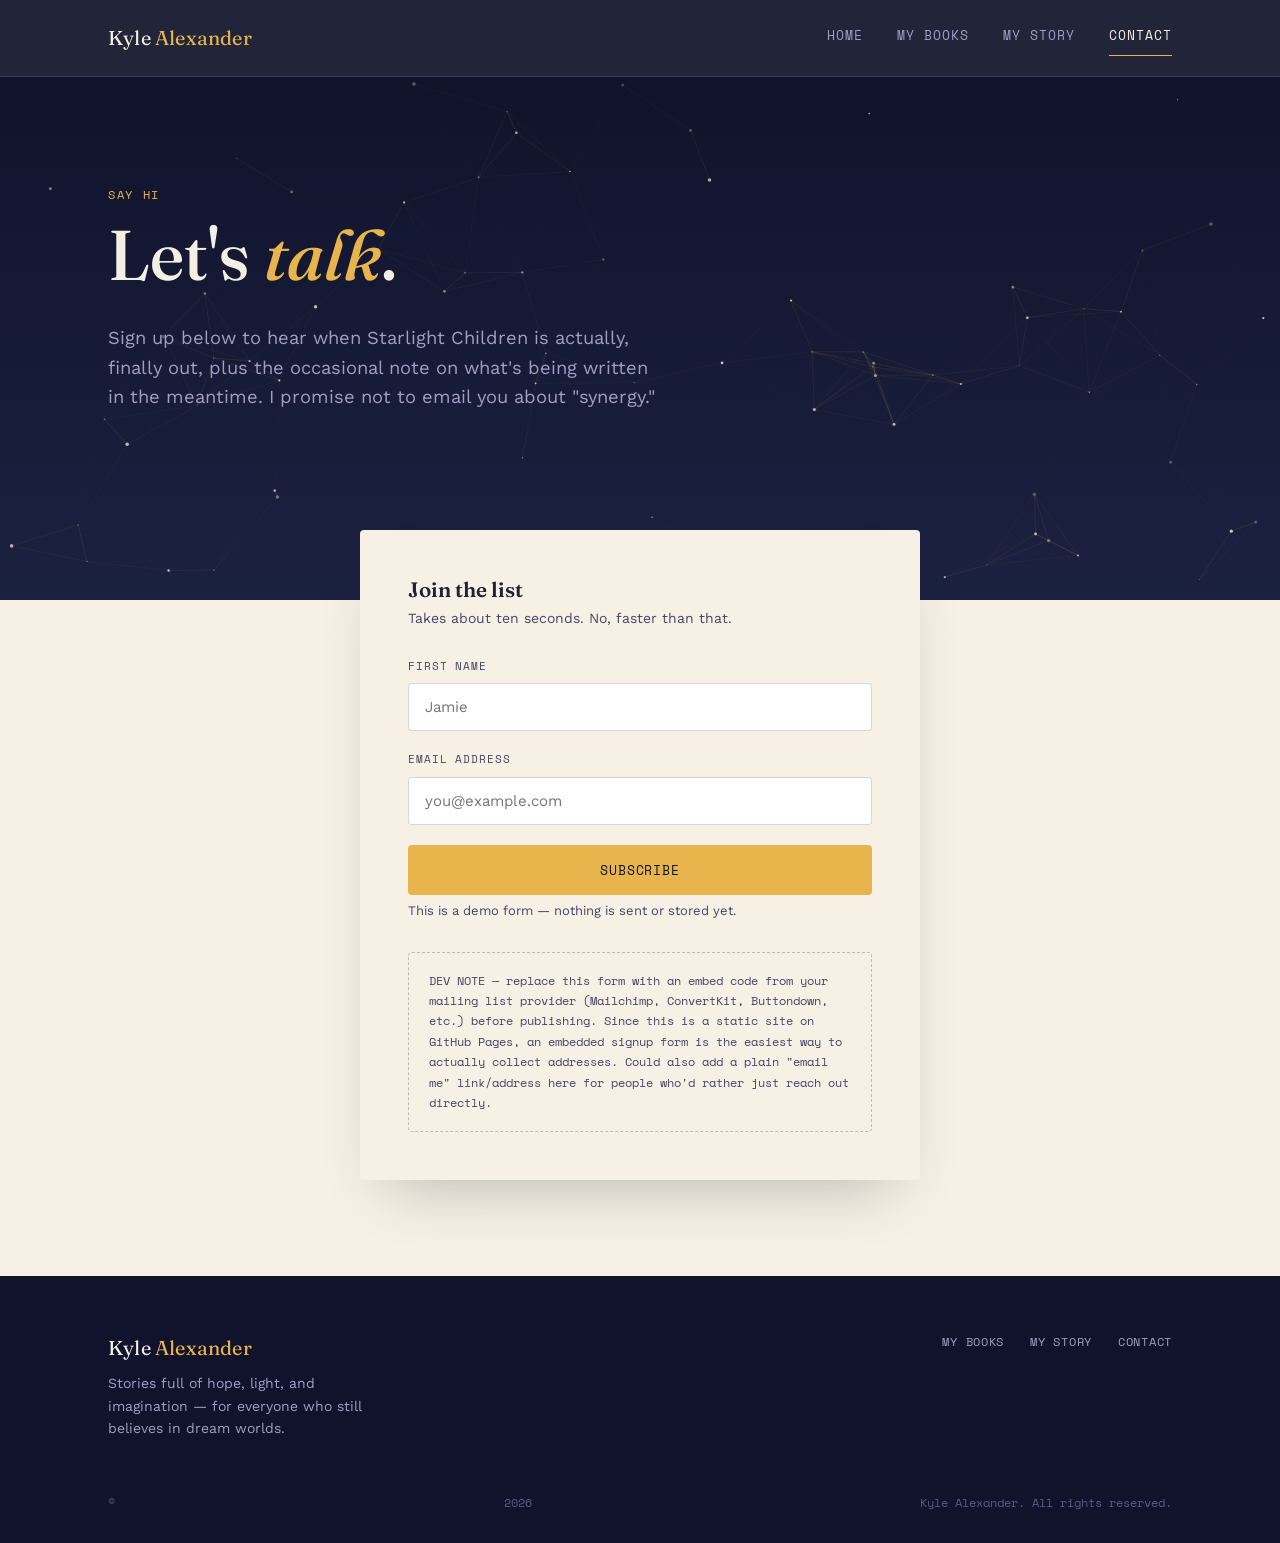
==== contact.html @ 5c40b2c9 "Kyle Alexander Writes - initial commit" ====
<!DOCTYPE html>
<html lang="en">
<head>
<meta charset="UTF-8">
<meta name="viewport" content="width=device-width, initial-scale=1.0">
<title>Contact — Kyle Alexander</title>
<meta name="description" content="Say hi, or sign up to hear when Starlight Children and future books are out.">
<link rel="preconnect" href="https://fonts.googleapis.com">
<link rel="preconnect" href="https://fonts.gstatic.com" crossorigin>
<link href="https://fonts.googleapis.com/css2?family=Fraunces:ital,wght@0,400;0,500;0,600;1,500&family=Work+Sans:wght@400;500;600&family=Space+Mono:wght@400;700&display=swap" rel="stylesheet">
<link rel="stylesheet" href="style.css">
</head>
<body class="newsletter-page">

<nav class="site-nav">
  <div class="wrap">
    <a href="index.html" class="brand">Kyle <span>Alexander</span></a>
    <button class="nav-toggle" aria-label="Toggle menu" aria-expanded="false">
      <span></span><span></span><span></span>
    </button>
    <div class="nav-links">
      <a href="index.html">Home</a>
      <a href="index.html#books">My Books</a>
      <a href="index.html#story">My Story</a>
      <a href="contact.html" class="active">Contact</a>
    </div>
  </div>
</nav>

<header class="hero" style="padding-bottom:170px;">
  <canvas id="hero-sky" aria-hidden="true"></canvas>
  <div class="wrap">
    <div class="hero-inner">
      <p class="eyebrow">Say hi</p>
      <h1>Let's <em>talk</em>.</h1>
      <p class="lede">Sign up below to hear when Starlight Children is actually, finally out, plus the occasional note on what's being written in the meantime. I promise not to email you about "synergy."</p>
    </div>
  </div>
</header>

<section class="section-parchment" style="padding-top:0;">
  <div class="wrap">
    <form class="form-card reveal" data-newsletter-form>
      <h3 style="margin-bottom:6px;">Join the list</h3>
      <p style="color:var(--ink-soft); margin-bottom:28px; font-size:14px;">Takes about ten seconds. No, faster than that.</p>

      <div class="field">
        <label for="name">First name</label>
        <input type="text" id="name" name="name" placeholder="Jamie" required>
      </div>

      <div class="field">
        <label for="email">Email address</label>
        <input type="email" id="email" name="email" placeholder="you@example.com" required>
      </div>

      <button type="submit" class="btn btn-primary" style="width:100%; justify-content:center;">Subscribe</button>
      <p class="form-note">This is a demo form — nothing is sent or stored yet.</p>

      <div class="form-success" data-form-success>
        <span>✦</span>
        <div>
          <strong>You're on the list.</strong>
          <p style="margin:4px 0 0; font-size:13px;">(Not really — this form isn't wired up yet. It's a placeholder for the real signup.)</p>
        </div>
      </div>

      <div class="embed-note">
        DEV NOTE — replace this form with an embed code from your mailing
        list provider (Mailchimp, ConvertKit, Buttondown, etc.) before
        publishing. Since this is a static site on GitHub Pages, an
        embedded signup form is the easiest way to actually collect
        addresses. Could also add a plain "email me" link/address here
        for people who'd rather just reach out directly.
      </div>
    </form>
  </div>
</section>

<footer>
  <div class="wrap">
    <div>
      <div class="brand">Kyle <span>Alexander</span></div>
      <p style="max-width:32ch; font-size:14px;">Stories full of hope, light, and imagination — for everyone who still believes in dream worlds.</p>
    </div>
    <div class="footer-links">
      <a href="index.html#books">My Books</a>
      <a href="index.html#story">My Story</a>
      <a href="contact.html">Contact</a>
    </div>
  </div>
  <div class="wrap footer-fine">© <span id="year"></span> Kyle Alexander. All rights reserved.</div>
</footer>

<script>document.getElementById("year").textContent = new Date().getFullYear();</script>
<script src="script.js"></script>
</body>
</html>
---- style.css ----
/* ==========================================================================
   Kyle Alexander — author site
   Design language: dusk-sky / star-chart. Dark indigo grounds, warm gold
   starlight accents, a dusty rose for the personal/family thread. Mono
   "catalog" labels stand in for the numbered-list default, styled like
   entries in a star chart — it's a stand-in for chapter/book numbering
   that actually means something for this subject.
   ========================================================================== */

:root {
  --midnight: #10132b;
  --indigo: #1b2140;
  --indigo-soft: #262c52;
  --indigo-line: rgba(232, 226, 255, 0.12);

  --parchment: #f6f1e4;
  --parchment-dim: #ece4cf;
  --ink: #241f3a;
  --ink-soft: #4a4468;

  --gold: #e8b54d;
  --gold-dim: #c89638;
  --rose: #c97b84;

  --ivory: #f3efe3;
  --muted: #a29dc2;

  --font-display: "Fraunces", "Iowan Old Style", Georgia, serif;
  --font-body: "Work Sans", -apple-system, BlinkMacSystemFont, sans-serif;
  --font-mono: "Space Mono", "SFMono-Regular", Menlo, monospace;

  --container: 1120px;
  --radius: 4px;
}

* { box-sizing: border-box; }

html {
  scroll-behavior: smooth;
}

@media (prefers-reduced-motion: reduce) {
  html { scroll-behavior: auto; }
  * { animation-duration: 0.01ms !important; animation-iteration-count: 1 !important; transition-duration: 0.01ms !important; }
}

body {
  margin: 0;
  font-family: var(--font-body);
  background: var(--parchment);
  color: var(--ink);
  -webkit-font-smoothing: antialiased;
  line-height: 1.6;
}

img { max-width: 100%; display: block; }

a { color: inherit; text-decoration: none; }

.wrap {
  max-width: var(--container);
  margin: 0 auto;
  padding: 0 28px;
}

.eyebrow {
  font-family: var(--font-mono);
  font-size: 12px;
  letter-spacing: 0.14em;
  text-transform: uppercase;
  color: var(--gold);
}

h1, h2, h3 {
  font-family: var(--font-display);
  font-weight: 600;
  margin: 0 0 0.4em;
  line-height: 1.12;
}

h1 { font-size: clamp(2.4rem, 5vw + 1rem, 4.4rem); font-weight: 500; }
h2 { font-size: clamp(1.8rem, 2.6vw + 1rem, 2.6rem); }
h3 { font-size: 1.3rem; }

p { margin: 0 0 1em; }

.lede {
  font-size: 1.15rem;
  color: var(--ink-soft);
  max-width: 56ch;
}

/* ---------- buttons ---------- */
.btn {
  display: inline-flex;
  align-items: center;
  gap: 8px;
  font-family: var(--font-mono);
  font-size: 13px;
  letter-spacing: 0.06em;
  text-transform: uppercase;
  padding: 14px 26px;
  border-radius: var(--radius);
  border: 1px solid transparent;
  cursor: pointer;
  transition: transform 0.2s ease, background 0.2s ease, border-color 0.2s ease, color 0.2s ease;
}
.btn:active { transform: translateY(1px); }

.btn-primary {
  background: var(--gold);
  color: var(--midnight);
}
.btn-primary:hover { background: var(--ivory); }

.btn-outline {
  background: transparent;
  border-color: currentColor;
  color: inherit;
}
.btn-outline:hover { background: rgba(232, 181, 77, 0.12); border-color: var(--gold); color: var(--gold); }

.btn-row {
  display: flex;
  flex-wrap: wrap;
  gap: 14px;
  margin-top: 1.6em;
}

/* ---------- nav ---------- */
.site-nav {
  position: sticky;
  top: 0;
  z-index: 50;
  background: rgba(16, 19, 43, 0.92);
  backdrop-filter: blur(8px);
  border-bottom: 1px solid var(--indigo-line);
}
.site-nav .wrap {
  display: flex;
  align-items: center;
  justify-content: space-between;
  height: 76px;
}
.brand {
  font-family: var(--font-display);
  font-size: 1.25rem;
  color: var(--ivory);
  letter-spacing: 0.01em;
}
.brand span { color: var(--gold); }

.nav-links {
  display: flex;
  gap: 34px;
  font-family: var(--font-mono);
  font-size: 12.5px;
  letter-spacing: 0.08em;
  text-transform: uppercase;
}
.nav-links a {
  color: var(--muted);
  position: relative;
  padding-bottom: 4px;
  transition: color 0.2s ease;
}
.nav-links a:hover, .nav-links a.active { color: var(--ivory); }
.nav-links a.active::after {
  content: "";
  position: absolute;
  left: 0; right: 0; bottom: -6px;
  height: 1px;
  background: var(--gold);
}

.nav-toggle {
  display: none;
  flex-direction: column;
  gap: 5px;
  background: none;
  border: none;
  cursor: pointer;
  padding: 8px;
}
.nav-toggle span {
  width: 22px; height: 1.5px; background: var(--ivory);
}

@media (max-width: 760px) {
  .nav-toggle { display: flex; }
  .nav-links {
    position: absolute;
    top: 76px; left: 0; right: 0;
    background: var(--midnight);
    flex-direction: column;
    gap: 0;
    max-height: 0;
    overflow: hidden;
    transition: max-height 0.3s ease;
    border-bottom: 1px solid var(--indigo-line);
  }
  .nav-links.open { max-height: 320px; }
  .nav-links a { padding: 16px 28px; display: block; border-top: 1px solid var(--indigo-line); }
}

/* ---------- hero ---------- */
.hero {
  position: relative;
  background: linear-gradient(180deg, var(--midnight) 0%, var(--indigo) 100%);
  color: var(--ivory);
  overflow: hidden;
  padding: 108px 0 130px;
}
.hero canvas {
  position: absolute;
  inset: 0;
  width: 100%;
  height: 100%;
}
.hero .wrap { position: relative; z-index: 2; }
.hero-inner { max-width: 640px; }
.hero .lede { color: var(--muted); }
.hero h1 { color: var(--ivory); }
.hero h1 em { font-style: italic; color: var(--gold); }

.scroll-cue {
  margin-top: 64px;
  font-family: var(--font-mono);
  font-size: 11px;
  letter-spacing: 0.12em;
  text-transform: uppercase;
  color: var(--muted);
  display: flex;
  align-items: center;
  gap: 10px;
}
.scroll-cue::before {
  content: "";
  width: 26px; height: 1px;
  background: var(--gold);
  display: inline-block;
}

/* ---------- section shell ---------- */
section { padding: 96px 0; }
.section-head { max-width: 62ch; margin-bottom: 56px; }
.section-dark { background: var(--indigo); color: var(--ivory); }
.section-dark .section-head .lede { color: var(--muted); }
.section-parchment { background: var(--parchment); }

/* ---------- book grid ---------- */
.book-grid {
  display: grid;
  grid-template-columns: 1fr 1fr;
  gap: 40px;
}
@media (max-width: 720px) {
  .book-grid { grid-template-columns: 1fr; }
}

.book-card {
  display: block;
  position: relative;
  background: var(--indigo);
  color: var(--ivory);
  border-radius: var(--radius);
  padding: 44px 36px 36px;
  overflow: hidden;
  isolation: isolate;
  transition: transform 0.35s ease, box-shadow 0.35s ease;
}
.book-card::before {
  content: "";
  position: absolute;
  inset: 0;
  background: radial-gradient(circle at 80% 0%, rgba(232,181,77,0.16), transparent 60%);
  z-index: -1;
}
.book-card:hover {
  transform: translateY(-6px);
  box-shadow: 0 28px 50px -20px rgba(16, 19, 43, 0.55);
}
.book-card .cover-wrap {
  display: flex;
  justify-content: center;
  margin-bottom: 28px;
  perspective: 900px;
}
.book-card img.cover {
  width: 62%;
  filter: drop-shadow(0 22px 30px rgba(0,0,0,0.45));
  transition: transform 0.4s ease;
  will-change: transform;
}
.book-card:hover img.cover { transform: rotateY(-6deg) rotateX(3deg) scale(1.03); }

.book-card .eyebrow { display: block; margin-bottom: 10px; }
.book-card h3 { color: var(--ivory); margin-bottom: 10px; }
.book-card p.hook { color: var(--muted); margin-bottom: 20px; }
.book-card .go {
  font-family: var(--font-mono);
  font-size: 12px;
  letter-spacing: 0.08em;
  text-transform: uppercase;
  color: var(--gold);
  display: inline-flex;
  align-items: center;
  gap: 8px;
}
.book-card .go .arrow { transition: transform 0.25s ease; }
.book-card:hover .go .arrow { transform: translateX(6px); }

/* ---------- about teaser / split ---------- */
.split {
  display: grid;
  grid-template-columns: 0.85fr 1.15fr;
  gap: 60px;
  align-items: center;
}
@media (max-width: 800px) {
  .split { grid-template-columns: 1fr; gap: 32px; }
}
.portrait-frame {
  aspect-ratio: 4/5;
  border-radius: var(--radius);
  background: linear-gradient(160deg, var(--indigo-soft), var(--midnight));
  display: flex;
  align-items: center;
  justify-content: center;
  border: 1px solid var(--indigo-line);
}
.portrait-frame span {
  font-family: var(--font-mono);
  font-size: 11px;
  letter-spacing: 0.1em;
  text-transform: uppercase;
  color: var(--muted);
  text-align: center;
  padding: 0 30px;
}
.portrait-frame img { width: 100%; height: 100%; object-fit: cover; border-radius: var(--radius); }

/* ---------- testimonials ---------- */
.testimonial-band { background: var(--parchment-dim); }
.carousel {
  position: relative;
  overflow: hidden;
}
.carousel-track {
  display: flex;
  gap: 24px;
  transition: transform 0.5s cubic-bezier(.65,.05,.36,1);
  cursor: grab;
}
.carousel-track:active { cursor: grabbing; }
.testimonial {
  flex: 0 0 100%;
  background: var(--parchment);
  border: 1px solid rgba(36,31,58,0.08);
  border-radius: var(--radius);
  padding: 40px;
}
@media (min-width: 700px) {
  .testimonial { flex-basis: calc(50% - 12px); }
}
@media (min-width: 1000px) {
  .testimonial { flex-basis: calc(33.333% - 16px); }
}
.testimonial .stars { color: var(--gold); font-family: var(--font-mono); font-size: 14px; margin-bottom: 16px; letter-spacing: 2px; }
.testimonial blockquote {
  margin: 0 0 20px;
  font-family: var(--font-display);
  font-size: 1.15rem;
  font-style: italic;
  color: var(--ink);
}
.testimonial cite {
  font-family: var(--font-mono);
  font-style: normal;
  font-size: 12px;
  letter-spacing: 0.06em;
  text-transform: uppercase;
  color: var(--ink-soft);
}

.carousel-controls {
  display: flex;
  align-items: center;
  gap: 22px;
  margin-top: 32px;
}
.carousel-dots { display: flex; gap: 9px; }
.carousel-dots button {
  width: 8px; height: 8px; border-radius: 50%;
  border: 1px solid var(--gold-dim);
  background: transparent;
  padding: 0;
  cursor: pointer;
  transition: background 0.2s ease;
}
.carousel-dots button.active { background: var(--gold); }
.carousel-arrow {
  width: 40px; height: 40px;
  border-radius: 50%;
  border: 1px solid rgba(36,31,58,0.2);
  background: transparent;
  display: flex; align-items: center; justify-content: center;
  cursor: pointer;
  font-family: var(--font-mono);
  transition: border-color 0.2s ease, color 0.2s ease;
}
.carousel-arrow:hover { border-color: var(--gold); color: var(--gold-dim); }

/* ---------- newsletter band ---------- */
.newsletter-band {
  background: var(--gold);
  color: var(--midnight);
}
.newsletter-band .wrap {
  display: flex;
  align-items: center;
  justify-content: space-between;
  gap: 30px;
  flex-wrap: wrap;
}
.newsletter-band h2 { margin-bottom: 6px; }
.newsletter-band .btn-primary { background: var(--midnight); color: var(--ivory); }
.newsletter-band .btn-primary:hover { background: var(--indigo); }

/* ---------- footer ---------- */
footer {
  background: var(--midnight);
  color: var(--muted);
  padding: 56px 0 30px;
}
footer .wrap {
  display: flex;
  justify-content: space-between;
  flex-wrap: wrap;
  gap: 28px;
}
footer .brand { margin-bottom: 8px; }
.footer-links { display: flex; gap: 26px; font-family: var(--font-mono); font-size: 12px; letter-spacing: 0.06em; text-transform: uppercase; }
.footer-links a:hover { color: var(--gold); }
.footer-fine { margin-top: 40px; font-size: 12px; font-family: var(--font-mono); color: #5c5883; }

/* ==========================================================================
   Intro hero (home page) — "Hi, I'm Kyle"
   ========================================================================== */
.intro-hero {
  position: relative;
  background: linear-gradient(180deg, var(--midnight) 0%, var(--indigo) 100%);
  color: var(--ivory);
  overflow: hidden;
  padding: 96px 0 90px;
}
.intro-hero canvas { position: absolute; inset: 0; width: 100%; height: 100%; }
.intro-hero .wrap { position: relative; z-index: 2; max-width: 640px; }

.portrait-avatar {
  width: 104px;
  height: 104px;
  border-radius: 50%;
  overflow: hidden;
  border: 2px solid rgba(232, 181, 77, 0.55);
  margin-bottom: 28px;
  box-shadow: 0 0 0 6px rgba(232, 181, 77, 0.08);
}
.portrait-avatar img { width: 100%; height: 100%; object-fit: cover; }

.intro-hero h1 { color: var(--ivory); }
.intro-hero h1 em { font-style: italic; color: var(--gold); }
.intro-hero .lede { color: var(--muted); }

.jump-row {
  display: flex;
  flex-wrap: wrap;
  gap: 10px;
  margin-top: 34px;
}
.jump-pill {
  font-family: var(--font-mono);
  font-size: 11px;
  letter-spacing: 0.06em;
  text-transform: uppercase;
  padding: 10px 16px;
  border: 1px solid rgba(243, 239, 227, 0.22);
  border-radius: 999px;
  color: var(--muted);
  transition: border-color 0.2s ease, color 0.2s ease, background 0.2s ease;
}
.jump-pill:hover { border-color: var(--gold); color: var(--gold); background: rgba(232,181,77,0.08); }

.inline-link {
  color: var(--gold-dim);
  border-bottom: 1px solid currentColor;
  padding-bottom: 1px;
}
.inline-link:hover { color: var(--gold); }

/* ---------- aside / handwritten-note style callout ---------- */
.aside-note {
  font-family: var(--font-display);
  font-style: italic;
  color: var(--ink-soft);
  font-size: 1.05rem;
}
.aside-note-dark {
  font-family: var(--font-display);
  font-style: italic;
  color: var(--muted);
  font-size: 1.05rem;
}

/* keep body copy legible inside dark sections — .lede and .pull-quote
   are styled for parchment by default, so they need light-mode variants
   wherever they land on the dark indigo background */
.section-dark .lede { color: var(--muted); }
.section-dark .pull-quote { color: var(--ivory); border-left-color: var(--gold); }

/* ---------- reveal-on-scroll ---------- */
.reveal {
  opacity: 0;
  transform: translateY(24px);
  transition: opacity 0.7s ease, transform 0.7s ease;
}
.reveal.is-visible {
  opacity: 1;
  transform: translateY(0);
}

/* ==========================================================================
   Book detail pages
   ========================================================================== */
.book-hero {
  background: linear-gradient(180deg, var(--midnight), var(--indigo));
  color: var(--ivory);
  padding: 72px 0 100px;
}
.book-hero .wrap {
  display: grid;
  grid-template-columns: 0.8fr 1.2fr;
  gap: 64px;
  align-items: center;
}
@media (max-width: 800px) {
  .book-hero .wrap { grid-template-columns: 1fr; gap: 40px; }
}
.book-hero .cover-wrap { display: flex; justify-content: center; }
.book-hero img.cover {
  width: 78%;
  max-width: 340px;
  filter: drop-shadow(0 30px 45px rgba(0,0,0,0.5));
}
.book-hero .series { color: var(--rose); }
.book-hero h1 { color: var(--ivory); margin-bottom: 18px; }
.book-hero .lede { color: var(--muted); max-width: 60ch; }

.meta-row {
  display: flex;
  gap: 34px;
  flex-wrap: wrap;
  margin: 30px 0 0;
  font-family: var(--font-mono);
  font-size: 12px;
  letter-spacing: 0.06em;
  text-transform: uppercase;
  color: var(--muted);
}
.meta-row strong { display: block; color: var(--ivory); font-size: 14px; margin-bottom: 4px; letter-spacing: 0; font-family: var(--font-body); font-weight: 600; }

.other-book-band {
  background: var(--parchment);
  padding: 70px 0;
}
.other-book-card {
  display: flex;
  align-items: center;
  gap: 30px;
  background: var(--indigo);
  color: var(--ivory);
  border-radius: var(--radius);
  padding: 30px;
  transition: transform 0.3s ease;
}
.other-book-card:hover { transform: translateY(-4px); }
.other-book-card img { width: 90px; filter: drop-shadow(0 12px 18px rgba(0,0,0,0.4)); }
.other-book-card .go { color: var(--gold); font-family: var(--font-mono); font-size: 12px; text-transform: uppercase; letter-spacing: 0.06em; margin-top: 8px; display: inline-block; }

/* ==========================================================================
   About page
   ========================================================================== */
.timeline {
  border-left: 1px solid var(--indigo-line);
  margin-left: 6px;
  padding-left: 34px;
  display: flex;
  flex-direction: column;
  gap: 44px;
}
.timeline-item { position: relative; }
.timeline-item::before {
  content: "";
  position: absolute;
  left: -40px; top: 4px;
  width: 9px; height: 9px;
  border-radius: 50%;
  background: var(--gold);
  box-shadow: 0 0 0 4px rgba(232,181,77,0.15);
}
.timeline-item .eyebrow { margin-bottom: 6px; }
.timeline-item h3 { margin-bottom: 8px; }
.timeline-item p { color: var(--muted); margin: 0; max-width: 60ch; }

.pull-quote {
  font-family: var(--font-display);
  font-style: italic;
  font-size: clamp(1.3rem, 2vw + 1rem, 1.8rem);
  color: var(--ink);
  border-left: 2px solid var(--gold);
  padding-left: 28px;
  margin: 48px 0;
  max-width: 62ch;
}

/* ==========================================================================
   Newsletter page
   ========================================================================== */
.newsletter-page .hero-inner { max-width: 560px; }
.form-card {
  background: var(--parchment);
  border-radius: var(--radius);
  padding: 48px;
  max-width: 560px;
  margin: -70px auto 0;
  position: relative;
  z-index: 3;
  box-shadow: 0 30px 60px -30px rgba(16,19,43,0.3);
}
@media (max-width: 600px) {
  .form-card { padding: 32px 24px; margin-top: -40px; }
}
.field {
  margin-bottom: 20px;
}
.field label {
  display: block;
  font-family: var(--font-mono);
  font-size: 11px;
  letter-spacing: 0.08em;
  text-transform: uppercase;
  color: var(--ink-soft);
  margin-bottom: 8px;
}
.field input {
  width: 100%;
  padding: 14px 16px;
  border: 1px solid rgba(36,31,58,0.18);
  border-radius: var(--radius);
  background: #fff;
  font-family: var(--font-body);
  font-size: 15px;
  color: var(--ink);
  transition: border-color 0.2s ease;
}
.field input:focus {
  outline: none;
  border-color: var(--gold-dim);
}
.form-note {
  font-size: 13px;
  color: var(--ink-soft);
  margin-top: 6px;
}
.form-success {
  display: none;
  align-items: flex-start;
  gap: 12px;
  background: rgba(232,181,77,0.14);
  border: 1px solid var(--gold-dim);
  border-radius: var(--radius);
  padding: 18px 20px;
  margin-top: 20px;
  font-size: 14px;
}
.form-success.show { display: flex; }

.embed-note {
  border: 1px dashed rgba(36,31,58,0.25);
  border-radius: var(--radius);
  padding: 18px 20px;
  font-family: var(--font-mono);
  font-size: 12px;
  color: var(--ink-soft);
  margin-top: 30px;
  line-height: 1.7;
}
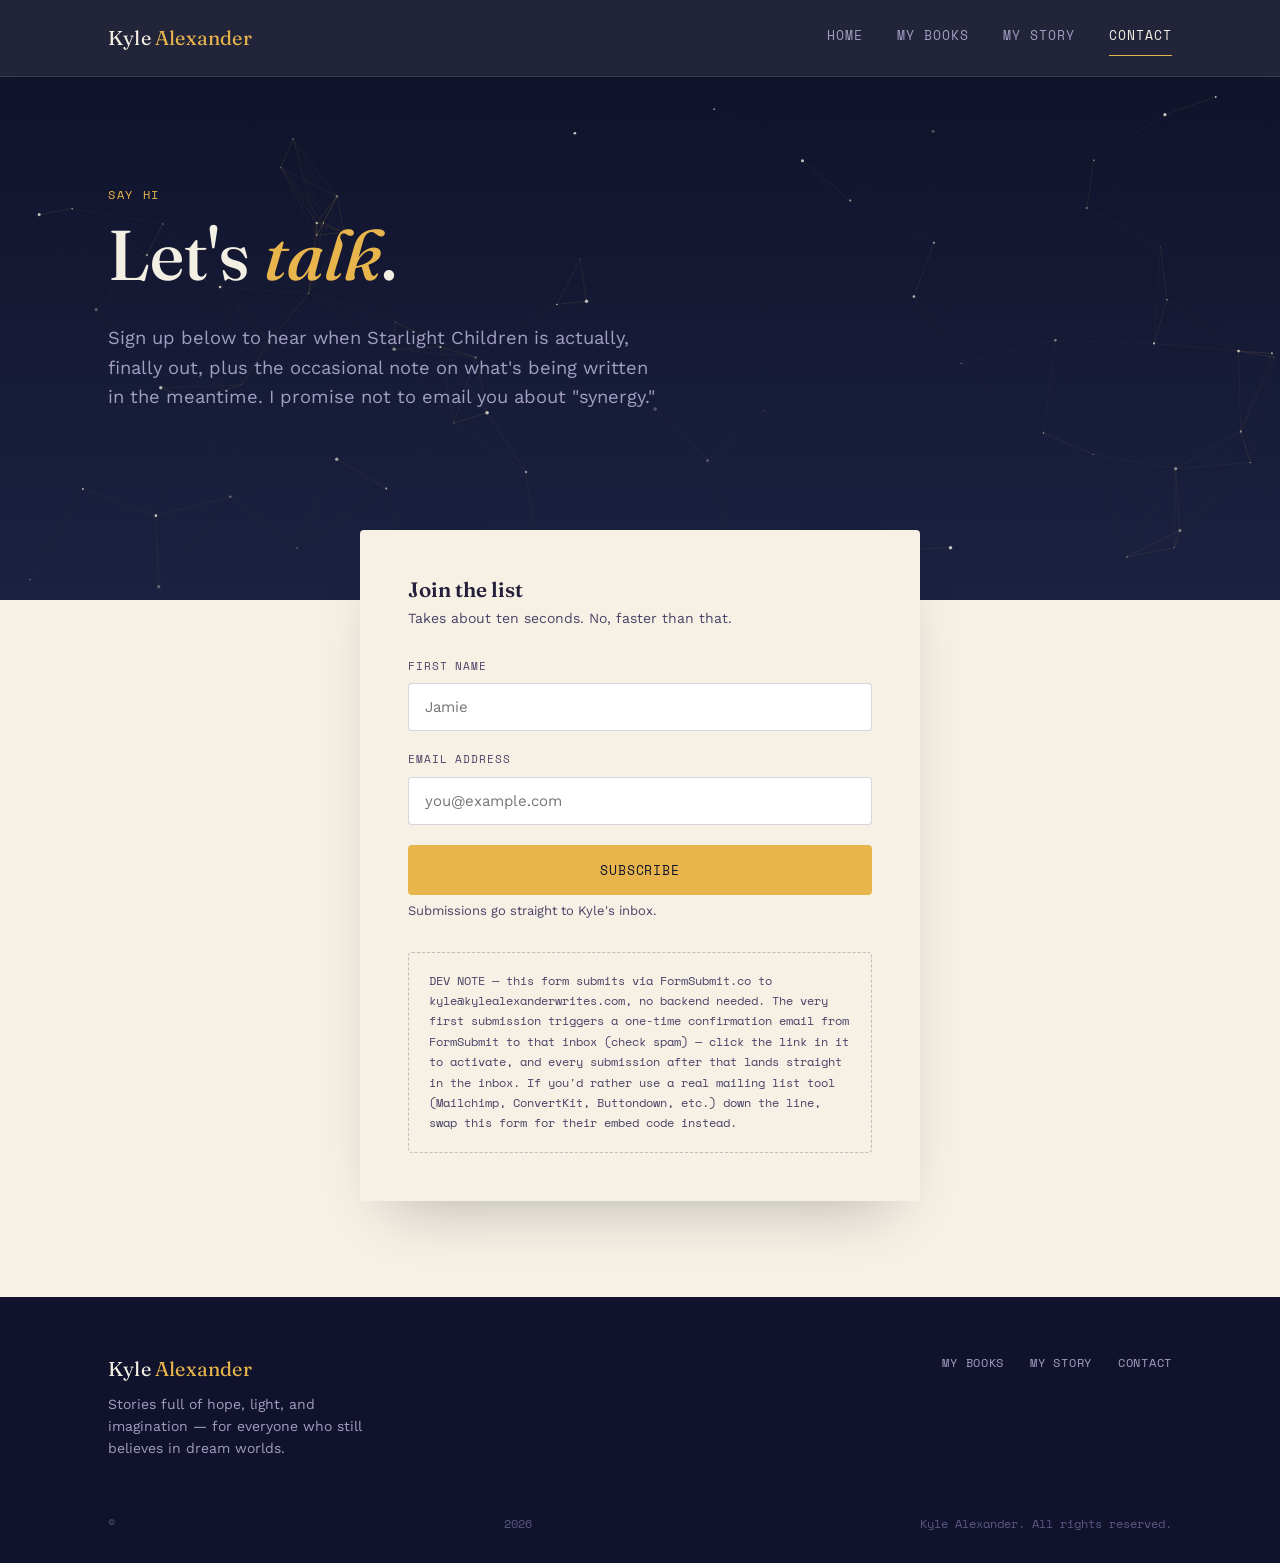
==== commit 057dfd8e: "updated form backend to forward mail." ====
--- a/contact.html
+++ b/contact.html
@@ -8,21 +8,22 @@
 <link rel="preconnect" href="https://fonts.googleapis.com">
 <link rel="preconnect" href="https://fonts.gstatic.com" crossorigin>
 <link href="https://fonts.googleapis.com/css2?family=Fraunces:ital,wght@0,400;0,500;0,600;1,500&family=Work+Sans:wght@400;500;600&family=Space+Mono:wght@400;700&display=swap" rel="stylesheet">
+<link rel="icon" href="assets/kyle-small.webp" type="image/webp">
 <link rel="stylesheet" href="style.css">
 </head>
 <body class="newsletter-page">
 
 <nav class="site-nav">
   <div class="wrap">
-    <a href="index.html" class="brand">Kyle <span>Alexander</span></a>
+    <a href="/" class="brand">Kyle <span>Alexander</span></a>
     <button class="nav-toggle" aria-label="Toggle menu" aria-expanded="false">
       <span></span><span></span><span></span>
     </button>
     <div class="nav-links">
-      <a href="index.html">Home</a>
-      <a href="index.html#books">My Books</a>
-      <a href="index.html#story">My Story</a>
-      <a href="contact.html" class="active">Contact</a>
+      <a href="/">Home</a>
+      <a href="/#books">My Books</a>
+      <a href="/#story">My Story</a>
+      <a href="/contact" class="active">Contact</a>
     </div>
   </div>
 </nav>
@@ -40,9 +41,14 @@
 
 <section class="section-parchment" style="padding-top:0;">
   <div class="wrap">
-    <form class="form-card reveal" data-newsletter-form>
+    <form class="form-card reveal" data-newsletter-form action="https://formsubmit.co/kyle@kylealexanderwrites.com" method="POST">
       <h3 style="margin-bottom:6px;">Join the list</h3>
       <p style="color:var(--ink-soft); margin-bottom:28px; font-size:14px;">Takes about ten seconds. No, faster than that.</p>
+
+      <input type="hidden" name="_subject" value="New newsletter signup — kylealexanderwrites.com">
+      <input type="hidden" name="_template" value="table">
+      <input type="hidden" name="_captcha" value="false">
+      <input type="text" name="_honey" style="display:none" tabindex="-1" autocomplete="off">
 
       <div class="field">
         <label for="name">First name</label>
@@ -55,23 +61,25 @@
       </div>
 
       <button type="submit" class="btn btn-primary" style="width:100%; justify-content:center;">Subscribe</button>
-      <p class="form-note">This is a demo form — nothing is sent or stored yet.</p>
+      <p class="form-note" data-form-note>Submissions go straight to Kyle's inbox.</p>
 
       <div class="form-success" data-form-success>
         <span>✦</span>
         <div>
           <strong>You're on the list.</strong>
-          <p style="margin:4px 0 0; font-size:13px;">(Not really — this form isn't wired up yet. It's a placeholder for the real signup.)</p>
+          <p style="margin:4px 0 0; font-size:13px;" data-form-success-detail>Thanks for signing up — Kyle will be in touch.</p>
         </div>
       </div>
 
       <div class="embed-note">
-        DEV NOTE — replace this form with an embed code from your mailing
-        list provider (Mailchimp, ConvertKit, Buttondown, etc.) before
-        publishing. Since this is a static site on GitHub Pages, an
-        embedded signup form is the easiest way to actually collect
-        addresses. Could also add a plain "email me" link/address here
-        for people who'd rather just reach out directly.
+        DEV NOTE — this form submits via FormSubmit.co to
+        kyle@kylealexanderwrites.com, no backend needed. The very first
+        submission triggers a one-time confirmation email from FormSubmit
+        to that inbox (check spam) — click the link in it to activate,
+        and every submission after that lands straight in the inbox. If
+        you'd rather use a real mailing list tool (Mailchimp,
+        ConvertKit, Buttondown, etc.) down the line, swap this form for
+        their embed code instead.
       </div>
     </form>
   </div>
@@ -84,9 +92,9 @@
       <p style="max-width:32ch; font-size:14px;">Stories full of hope, light, and imagination — for everyone who still believes in dream worlds.</p>
     </div>
     <div class="footer-links">
-      <a href="index.html#books">My Books</a>
-      <a href="index.html#story">My Story</a>
-      <a href="contact.html">Contact</a>
+      <a href="/#books">My Books</a>
+      <a href="/#story">My Story</a>
+      <a href="/contact">Contact</a>
     </div>
   </div>
   <div class="wrap footer-fine">© <span id="year"></span> Kyle Alexander. All rights reserved.</div>
@@ -95,4 +103,4 @@
 <script>document.getElementById("year").textContent = new Date().getFullYear();</script>
 <script src="script.js"></script>
 </body>
-</html>+</html>
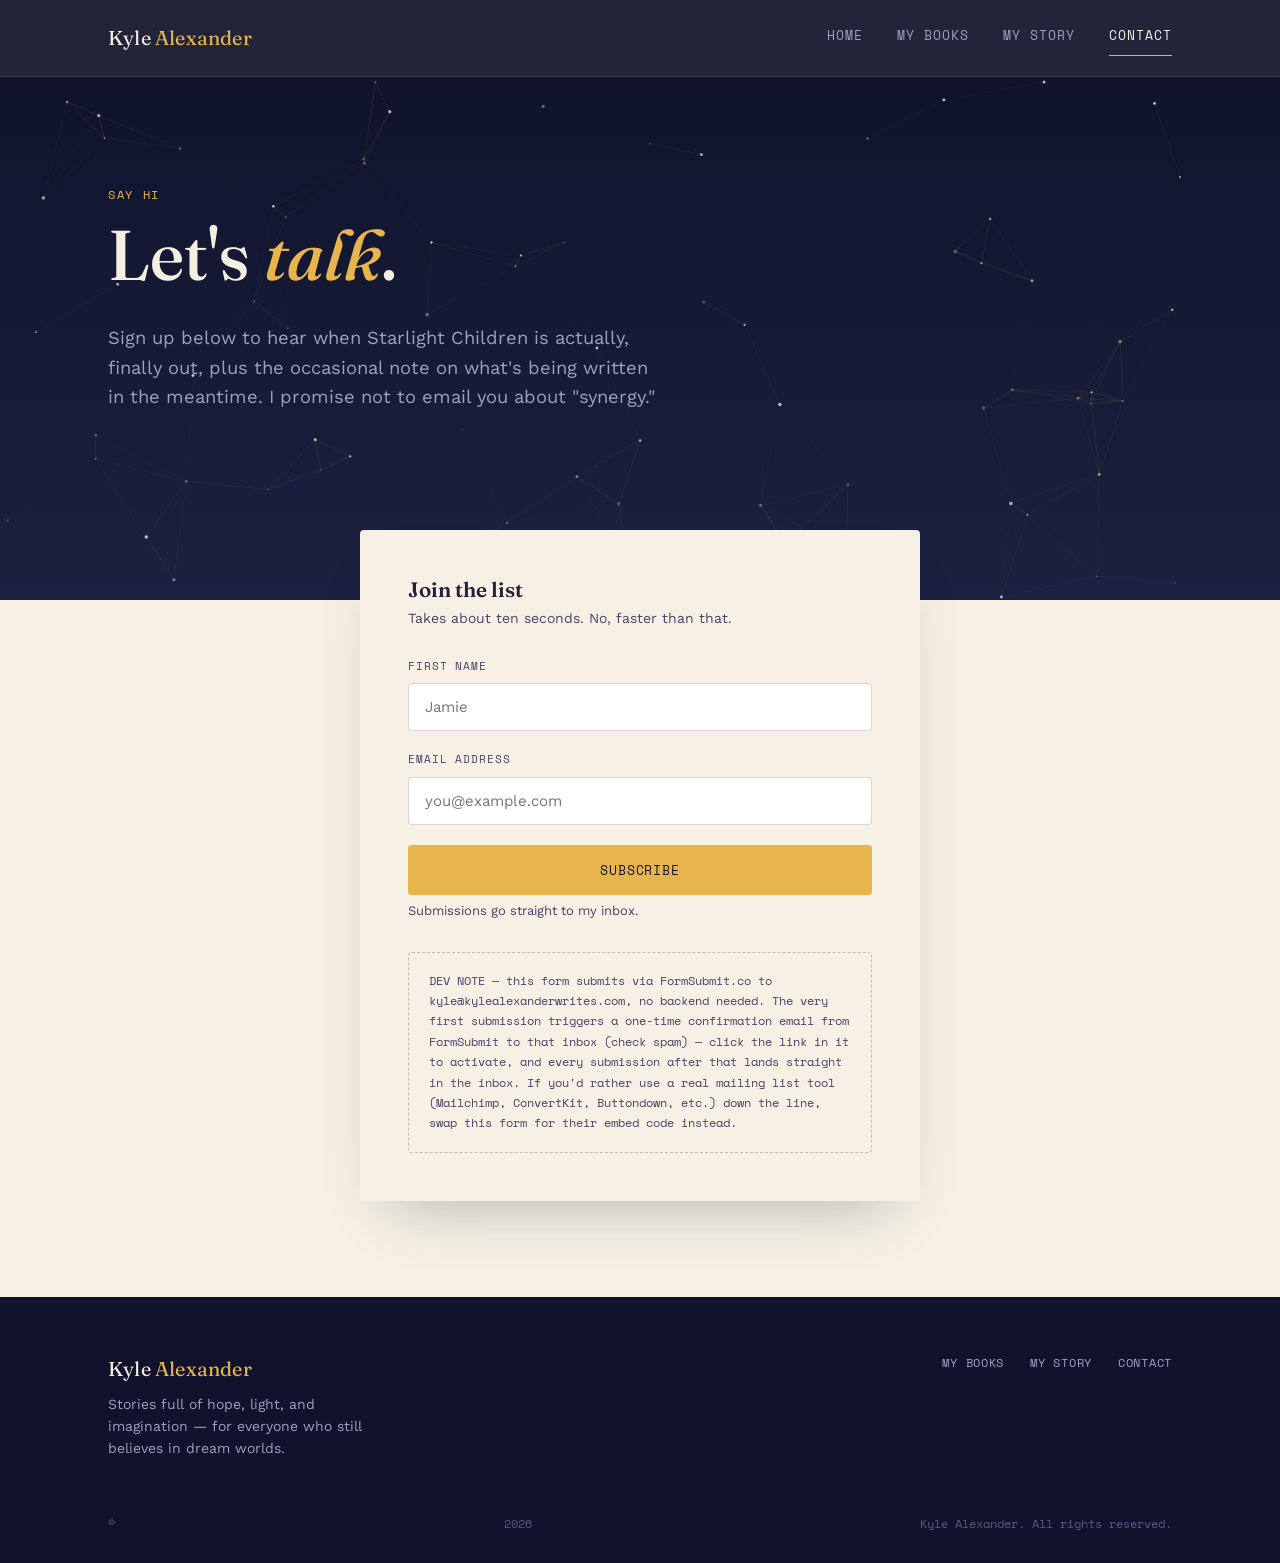
==== commit da09165a: "just tryna get this form working tbh" ====
--- a/contact.html
+++ b/contact.html
@@ -41,7 +41,7 @@
 
 <section class="section-parchment" style="padding-top:0;">
   <div class="wrap">
-    <form class="form-card reveal" data-newsletter-form action="https://formsubmit.co/kyle@kylealexanderwrites.com" method="POST">
+    <form class="form-card reveal" form action="https://formsubmit.co/kyle@kylealexanderwrites.com" method="POST">
       <h3 style="margin-bottom:6px;">Join the list</h3>
       <p style="color:var(--ink-soft); margin-bottom:28px; font-size:14px;">Takes about ten seconds. No, faster than that.</p>
 
@@ -61,13 +61,13 @@
       </div>
 
       <button type="submit" class="btn btn-primary" style="width:100%; justify-content:center;">Subscribe</button>
-      <p class="form-note" data-form-note>Submissions go straight to Kyle's inbox.</p>
+      <p class="form-note" data-form-note>Submissions go straight to my inbox.</p>
 
       <div class="form-success" data-form-success>
         <span>✦</span>
         <div>
           <strong>You're on the list.</strong>
-          <p style="margin:4px 0 0; font-size:13px;" data-form-success-detail>Thanks for signing up — Kyle will be in touch.</p>
+          <p style="margin:4px 0 0; font-size:13px;" data-form-success-detail>Thanks for signing up — I'll be in touch.</p>
         </div>
       </div>
 
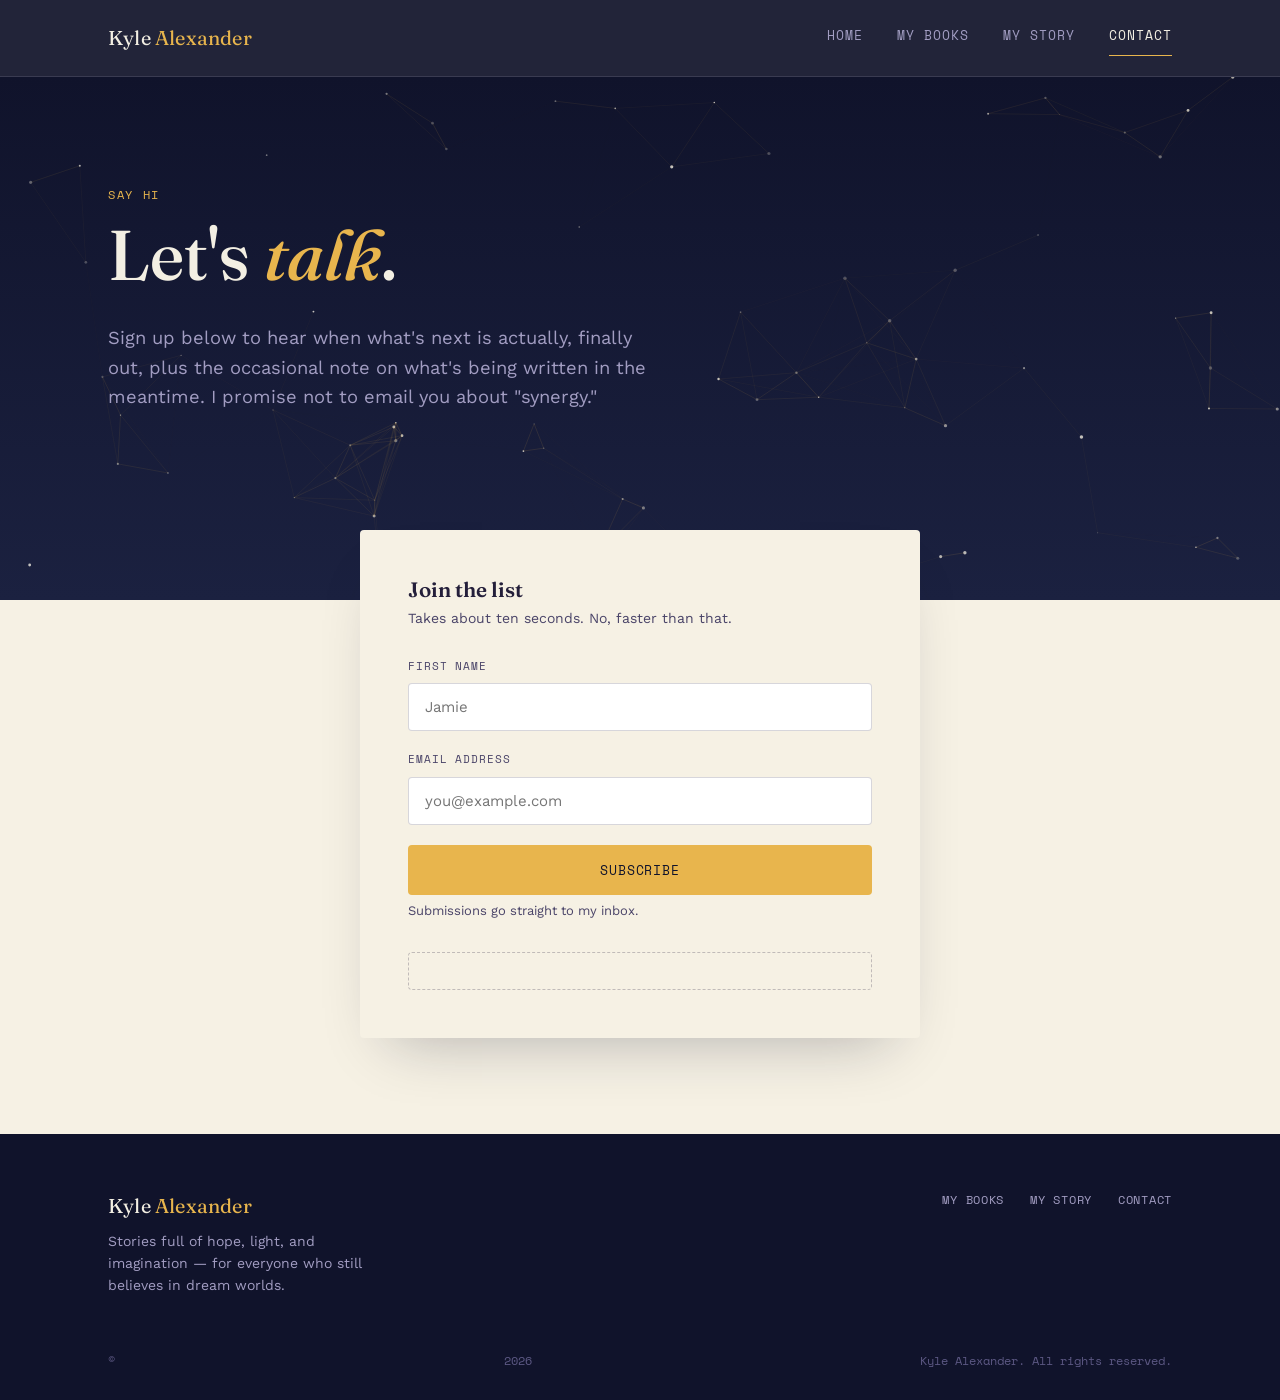
==== commit 2e184e7e: "removed dev notes from final HTML" ====
--- a/contact.html
+++ b/contact.html
@@ -34,7 +34,7 @@
     <div class="hero-inner">
       <p class="eyebrow">Say hi</p>
       <h1>Let's <em>talk</em>.</h1>
-      <p class="lede">Sign up below to hear when Starlight Children is actually, finally out, plus the occasional note on what's being written in the meantime. I promise not to email you about "synergy."</p>
+      <p class="lede">Sign up below to hear when what's next is actually, finally out, plus the occasional note on what's being written in the meantime. I promise not to email you about "synergy."</p>
     </div>
   </div>
 </header>
@@ -72,14 +72,6 @@
       </div>
 
       <div class="embed-note">
-        DEV NOTE — this form submits via FormSubmit.co to
-        kyle@kylealexanderwrites.com, no backend needed. The very first
-        submission triggers a one-time confirmation email from FormSubmit
-        to that inbox (check spam) — click the link in it to activate,
-        and every submission after that lands straight in the inbox. If
-        you'd rather use a real mailing list tool (Mailchimp,
-        ConvertKit, Buttondown, etc.) down the line, swap this form for
-        their embed code instead.
       </div>
     </form>
   </div>
--- a/style.css
+++ b/style.css
@@ -1,10 +1,7 @@
 /* ==========================================================================
    Kyle Alexander — author site
    Design language: dusk-sky / star-chart. Dark indigo grounds, warm gold
-   starlight accents, a dusty rose for the personal/family thread. Mono
-   "catalog" labels stand in for the numbered-list default, styled like
-   entries in a star chart — it's a stand-in for chapter/book numbering
-   that actually means something for this subject.
+   starlight accents, a dusty rose for the personal/family thread.
    ========================================================================== */
 
 :root {
